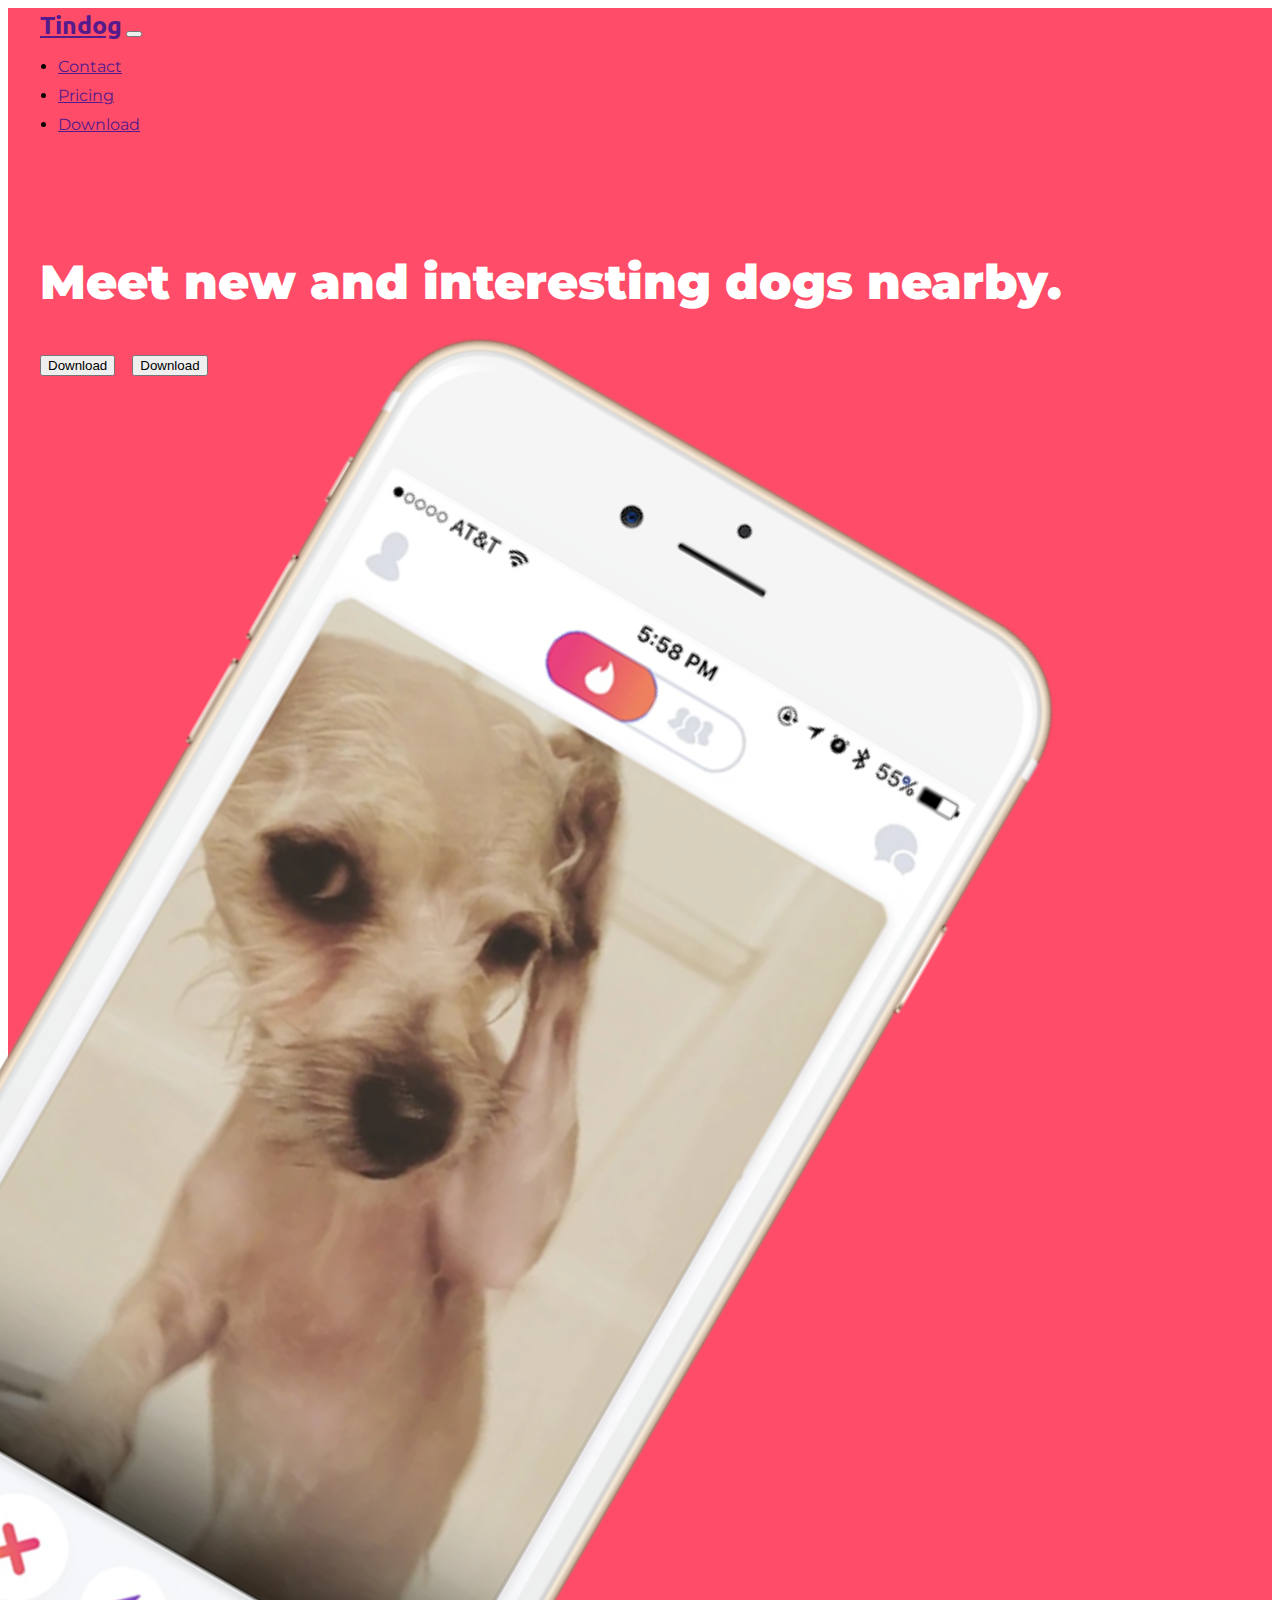
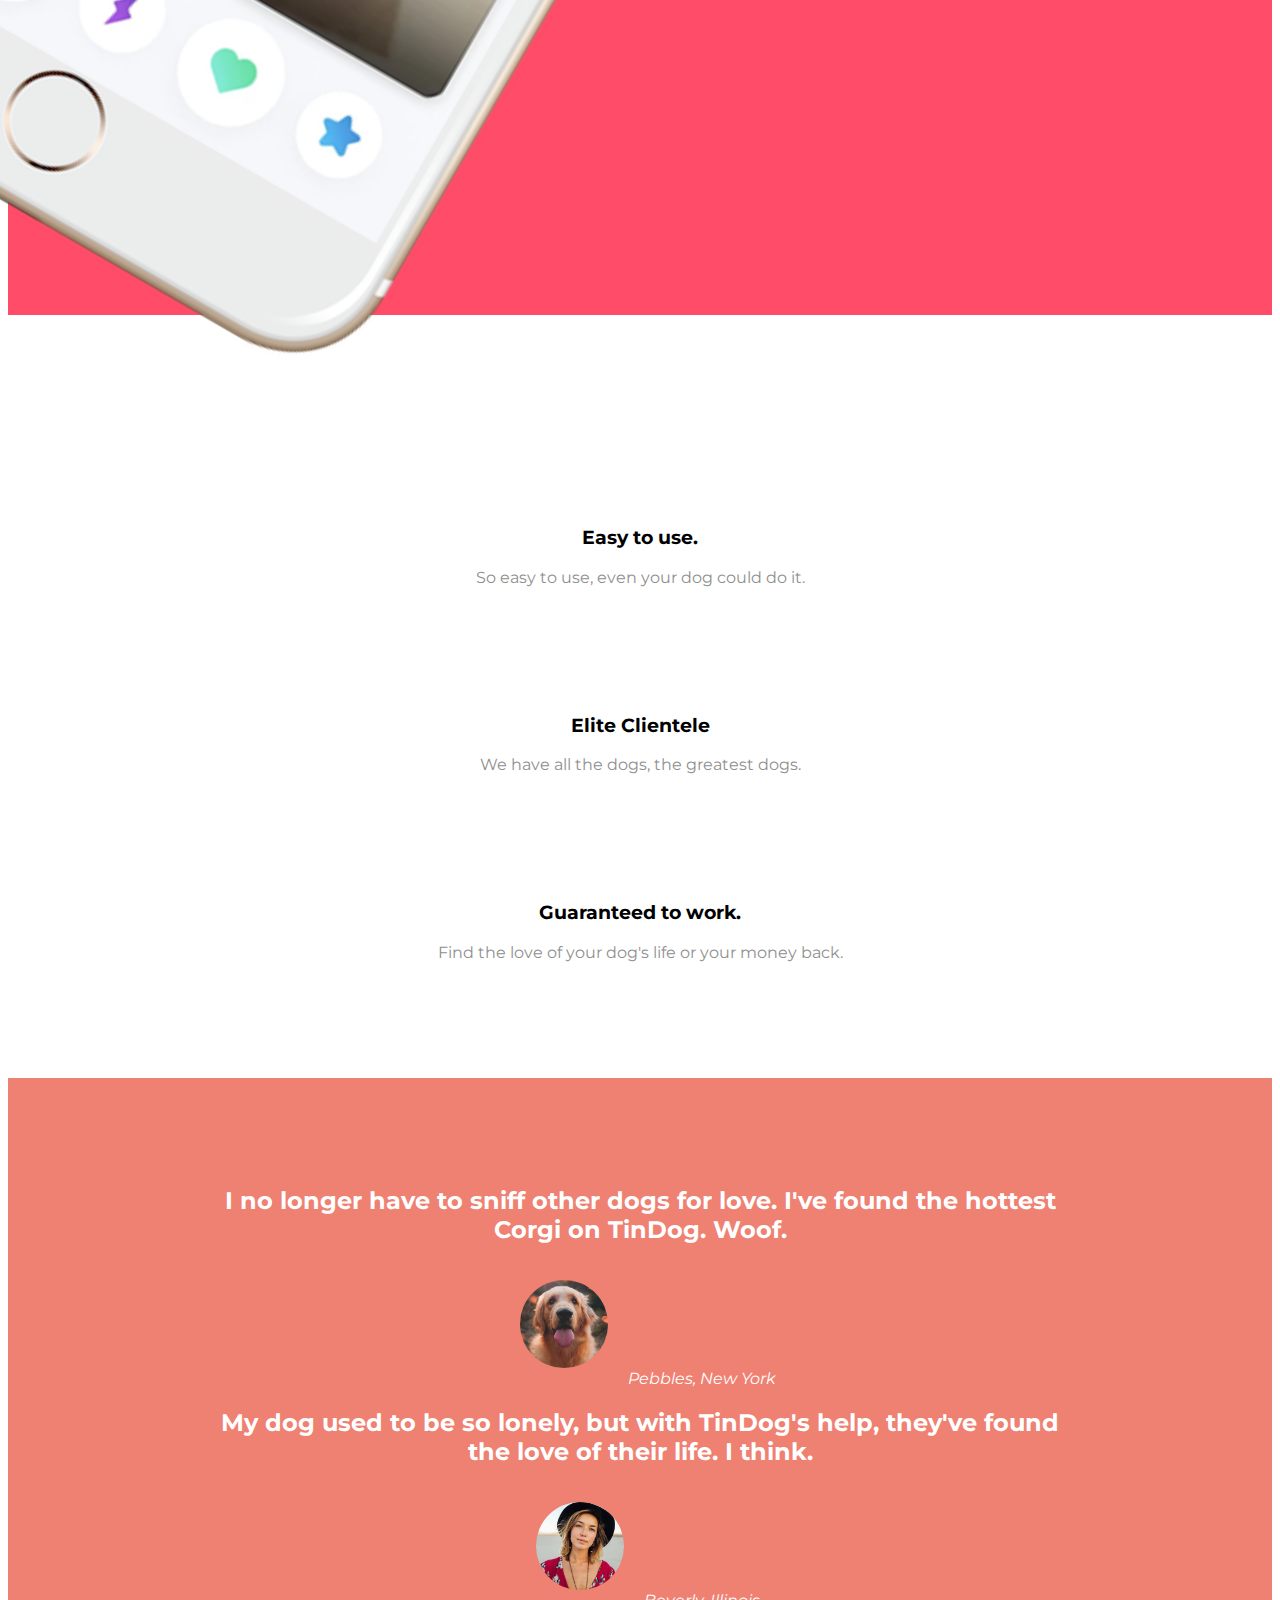
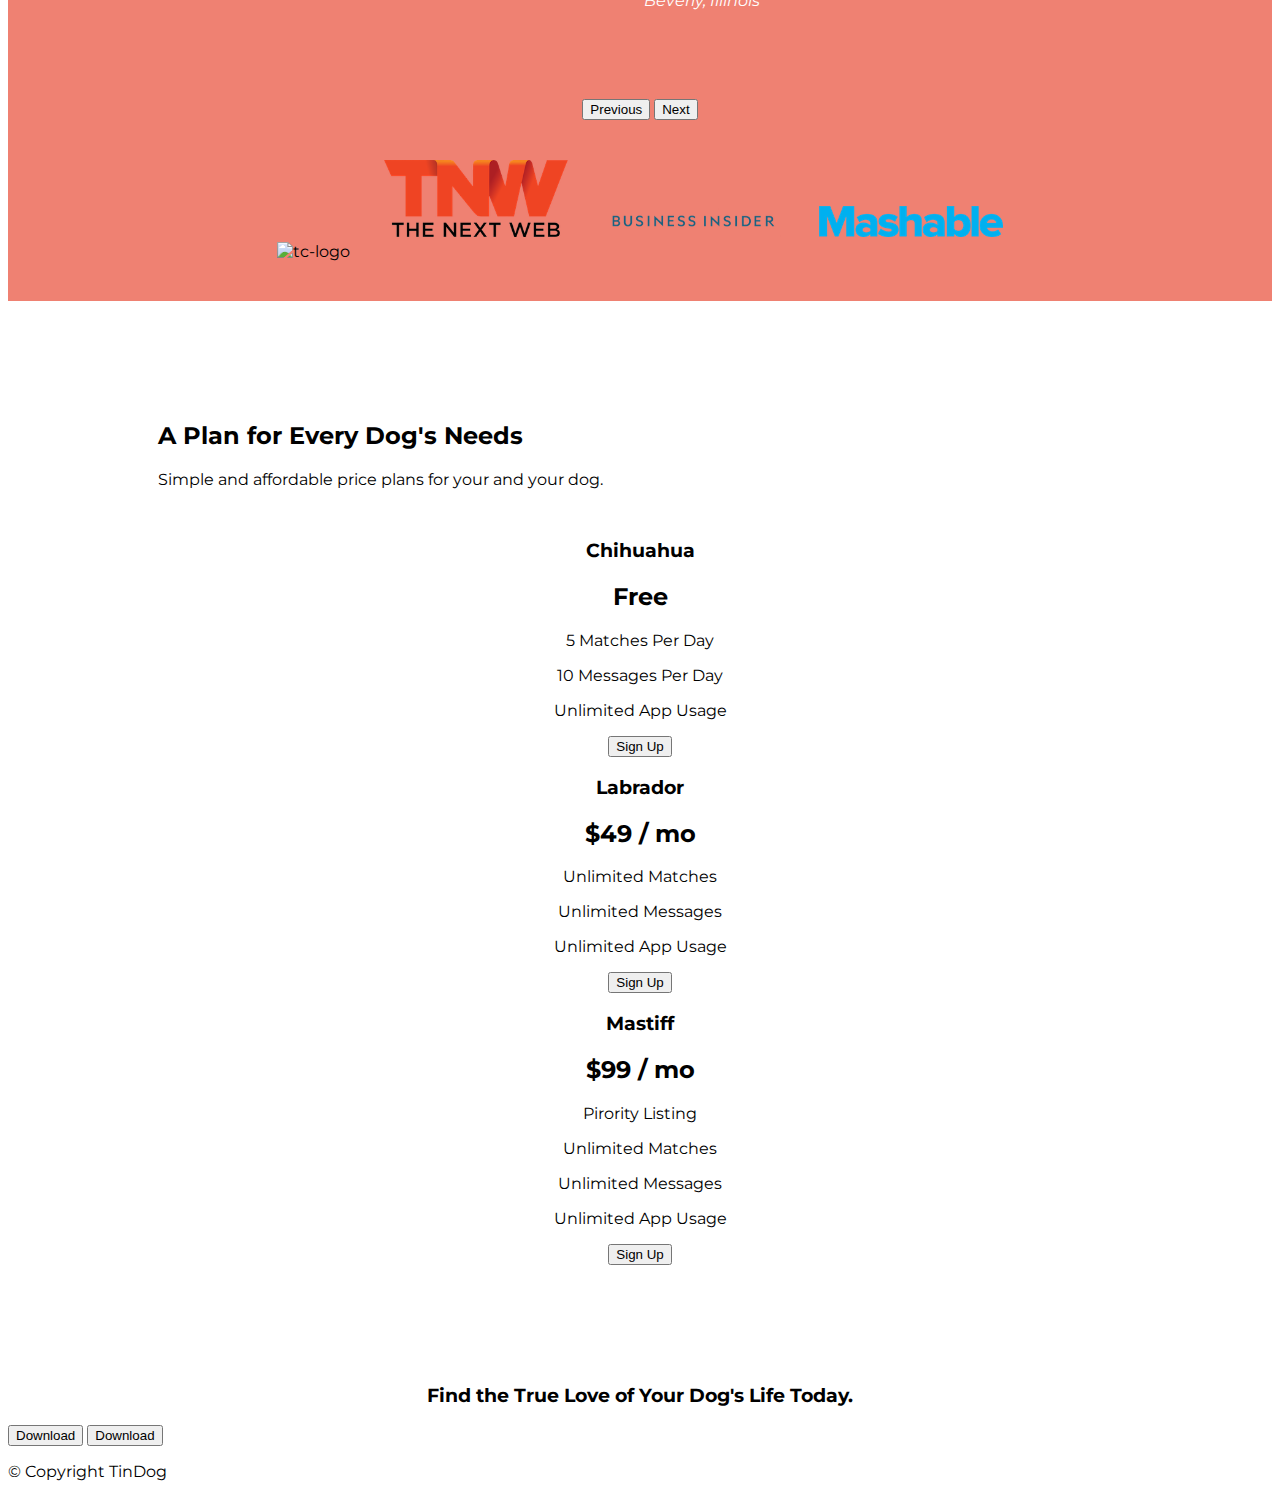
==== index.html @ ba1d0566 "Initial Commit" ====
<!DOCTYPE html>
<html>

<head>
  <meta charset="utf-8">
  <title>TinDog</title>
  <!-- bootstrap -->
  <link href="https://cdn.jsdelivr.net/npm/bootstrap@5.2.0-beta1/dist/css/bootstrap.min.css" rel="stylesheet"
    integrity="sha384-0evHe/X+R7YkIZDRvuzKMRqM+OrBnVFBL6DOitfPri4tjfHxaWutUpFmBp4vmVor" crossorigin="anonymous">
  <script src="https://code.jquery.com/jquery-3.5.1.slim.min.js"
    integrity="sha384-DfXdz2htPH0lsSSs5nCTpuj/zy4C+OGpamoFVy38MVBnE+IbbVYUew+OrCXaRkfj" crossorigin="anonymous">
  </script>
  <script src="https://cdn.jsdelivr.net/npm/popper.js@1.16.0/dist/umd/popper.min.js"
    integrity="sha384-Q6E9RHvbIyZFJoft+2mJbHaEWldlvI9IOYy5n3zV9zzTtmI3UksdQRVvoxMfooAo" crossorigin="anonymous">
  </script>
  <script src="https://stackpath.bootstrapcdn.com/bootstrap/4.5.0/js/bootstrap.min.js"
    integrity="sha384-OgVRvuATP1z7JjHLkuOU7Xw704+h835Lr+6QL9UvYjZE3Ipu6Tp75j7Bh/kR0JKI" crossorigin="anonymous">
  </script>

  <!-- google font -->
  <link rel="preconnect" href="https://fonts.googleapis.com">
  <link rel="preconnect" href="https://fonts.gstatic.com" crossorigin>
  <link
    href="https://fonts.googleapis.com/css2?family=Montserrat:ital,wght@0,100;0,200;0,300;0,400;0,500;0,600;0,700;0,800;0,900;1,100;1,200;1,300;1,400;1,500;1,600;1,700;1,800&display=swap"
    rel="stylesheet">
  <link href="https://fonts.googleapis.com/css2?family=Ubuntu:wght@500&display=swap" rel="stylesheet">

  <!-- icons -->
  <script src="https://kit.fontawesome.com/58a9bf87d5.js" crossorigin="anonymous"></script>

  <!-- css -->
  <link rel="stylesheet" href="css/styles.css">
</head>

<body>

  <section id="title">

    <!-- Nav Bar -->
    <div class="container-fluid">
      <nav class="navbar navbar-expand-lg navbar-dark">
        <a class="navbar-brand" href="" id="logo-atas">Tindog</a>
        <button class="navbar-toggler" type="button" data-toggle="collapse" data-target="#navbarSupportedContent"
          aria-controls="navbarSupportedContent" aria-expanded="false" aria-label="Toggle navigation">
          <span class="navbar-toggler-icon"></span>
        </button>
        <div class="collapse navbar-collapse" id="navbarSupportedContent">
          <ul class="navbar-nav ms-auto">
            <li class="nav-item">
              <a class="nav-link" href="">Contact</a>
            </li>
            <li class="nav-item">
              <a class="nav-link" href="">Pricing</a>
            </li>
            <li class="nav-item">
              <a class="nav-link" href="">Download</a>
            </li>
          </ul>
        </div>
      </nav>

      <!-- Title -->
      <div class="row">
        <div class="col-md-6">
          <h1>Meet new and interesting dogs nearby.</h1>
          <button type="button" class="btn btn-outline-light btn-lg tombol" id="tombolApple"><i
              class="fa-brands fa-google-play"></i> Download</button>
          <button type="button" class="btn btn-dark btn-lg tombol" id="tombolAndroid"><i class="fa-brands fa-apple"></i>
            Download</button>
        </div>
        <div class="col-md-6 ">
          <img class="title-image" src="images/iphone6.png" alt="iphone-mockup">
        </div>
      </div>

    </div>


  </section>


  <!-- Features -->

  <section id="features">
    <div class="row">
      <div class="col-md-4 col-lg-4">
        <i class="fa-solid fa-circle-check" id="ceklis"></i>
        <h3>Easy to use.</h3>
        <p class="feature-text">So easy to use, even your dog could do it.</p>
      </div>
      <div class="col-md-4 col-lg-4">
        <i class="fa-solid fa-bullseye"></i>
        <h3>Elite Clientele</h3>
        <p class="feature-text">We have all the dogs, the greatest dogs.</p>
      </div>

      <div class="col-md-4 col-lg-4">
        <i class="fa-solid fa-heart"></i>
        <h3>Guaranteed to work.</h3>
        <p class="feature-text">Find the love of your dog's life or your money back.</p>
      </div>
    </div>
  </section>


  <!-- Testimonials -->

  <section id="testimonials">

    <div id="carouselExampleControls" class="carousel slide" data-ride="carousel">
      <div class="carousel-inner">
        <div class="carousel-item active">
          <h2>I no longer have to sniff other dogs for love. I've found the hottest Corgi on TinDog. Woof.</h2>
          <img id="foto-carousel" src="images/dog-img.jpg" alt="dog-profile">
          <em>Pebbles, New York</em>
        </div>
        <div class="carousel-item">
          <h2 class="testimonial-text">My dog used to be so lonely, but with TinDog's help, they've found the love of
            their life. I think.</h2>
          <img id="foto-carousel" class="testimonial-image" src="images/lady-img.jpg" alt="lady-profile">
          <em>Beverly, Illinois</em>
        </div>
      </div>
      <button class="carousel-control-prev" type="button" data-target="#carouselExampleControls" data-slide="prev">
        <span class="carousel-control-prev-icon" aria-hidden="true"></span>
        <span class="sr-only">Previous</span>
      </button>
      <button class="carousel-control-next" type="button" data-target="#carouselExampleControls" data-slide="next">
        <span class="carousel-control-next-icon" aria-hidden="true"></span>
        <span class="sr-only">Next</span>
    </div>

  </section>


  <!-- Press -->

  <section id="press">
    <img class="press-image" src="images/techcrunch.png" alt="tc-logo">
    <img class="press-image" src="images/tnw.png" alt="tnw-logo">
    <img class="press-image" src="images/bizinsider.png" alt="biz-insider-logo">
    <img class="press-image" src="images/mashable.png" alt="mashable-logo">

  </section>


  <!-- Pricing -->

  <section id="pricing">
  <div id="pricing-text">
    <h2>A Plan for Every Dog's Needs</h2>
    <p>Simple and affordable price plans for your and your dog.</p>
  </div>

    <div class="row">
      <div class="col-lg-4 col-md-6 col-sm-12">
        <div class="card">
          <div class="card-header">
            <h3>Chihuahua</h3>
          </div>
          <div class="card-body">
            <h2>Free</h2>
            <p>5 Matches Per Day</p>
            <p>10 Messages Per Day</p>
            <p>Unlimited App Usage</p>
            <div class="d-grid gap-2">
              <button class="btn btn-outline-dark" type="button">Sign Up</button>
            </div>
          </div>
        </div>
      </div>

      <div class="col-lg-4 col-md-6 col-sm-12">
        <div class="card">
          <div class="card-header">
            <h3>Labrador</h3>
          </div>
          <div class="card-body">
            <h2>$49 / mo</h2>
            <p>Unlimited Matches</p>
            <p>Unlimited Messages</p>
            <p>Unlimited App Usage</p>
            <div class="d-grid gap-2">
              <button class="btn btn-dark" type="button">Sign Up</button>
            </div>
          </div>
        </div>
      </div>

      <div class="col-lg-4 col-md-12 col-md-12">
        <div class="card">
          <div class="card-header">
            <h3>Mastiff</h3>
          </div>
          <div class="card-body">
            <h2>$99 / mo</h2>
            <p>Pirority Listing</p>
            <p>Unlimited Matches</p>
            <p>Unlimited Messages</p>
            <p>Unlimited App Usage</p>
            <div class="d-grid gap-2">
              <button class="btn btn-dark" type="button">Sign Up</button>
            </div>
          </div>
        </div>
      </div>
    </div>


  </section>


  <!-- Call to Action -->

  <section id="cta">

    <h3>Find the True Love of Your Dog's Life Today.</h3>
    <button type="button">Download</button>
    <button type="button">Download</button>

  </section>


  <!-- Footer -->

  <footer id="footer">

    <p>© Copyright TinDog</p>

  </footer>


  <script src="https://code.jquery.com/jquery-3.4.1.slim.min.js"
    integrity="sha384-J6qa4849blE2+poT4WnyKhv5vZF5SrPo0iEjwBvKU7imGFAV0wwj1yYfoRSJoZ+n" crossorigin="anonymous">
  </script>
  <script src="https://cdn.jsdelivr.net/npm/popper.js@1.16.0/dist/umd/popper.min.js"
    integrity="sha384-Q6E9RHvbIyZFJoft+2mJbHaEWldlvI9IOYy5n3zV9zzTtmI3UksdQRVvoxMfooAo" crossorigin="anonymous">
  </script>
  <script src="https://stackpath.bootstrapcdn.com/bootstrap/4.4.1/js/bootstrap.min.js"
    integrity="sha384-wfSDF2E50Y2D1uUdj0O3uMBJnjuUD4Ih7YwaYd1iqfktj0Uod8GCExl3Og8ifwB6" crossorigin="anonymous">
  </script>

</body>

</html>
---- css/styles.css ----
#title{
    background-color: #ff4c68;
}



h1 {  
    font-family: 'Montserrat', sans-serif;
    font-size: 3rem;  
    line-height: 1.5;  
    font-weight: 900;
    color: white;
    margin-left: 2rem;
}

body{
    font-family: 'Montserrat', sans-serif;
}

#logo-atas{
    font-family: 'Ubuntu', sans-serif;
    font-size: 25px;
    font-weight: bold;
    margin-left: 2rem;
    margin-top: 1rem;
}

#tombolAndroid{
    margin-left: 10px;
}

#tombolApple{
    margin-left: 2rem;
}
.navbar{
    padding-bottom: 4rem;

}

.nav-item{
    margin: 10px 10px;
    font-weight: 400;
}

.tombol{
    margin: 5px 3px 5px 0px;
}


.title-image{
    width: 60%;
    transform: rotate(30deg);
}

#features{
    padding: 100px;
}

.fa-solid{
    color: #ef8172;
    font-size: 75px;
    margin: 10% 40%;
}
.fa-solid:hover{
    color: #ff4c68;
    transition: 500ms;
} 

h3{
    font-weight: 700;
    text-align: center;
}

.feature-text{
    text-align: center;
    color: #8f8f8f;
}

.carousel-inner{
    padding: 7% 15%;
}

#testimonials{
    text-align: center;
    background-color: #ef8172;
    color: white;
}

h2{
    font-family: 'Montserrat', sans-serif;
    font-weight: bold;
}

#foto-carousel{
    width: 10%;
    border-radius: 100%;
    margin: 1rem;
}

#press{
    text-align: center;
    background-color: #ef8172;
    padding: 20px;
}

.press-image{
    width: 15%;
    margin: 20px 15px;
}

#pricing{
    padding: 100px 150px;
}

#pricing-text{
    margin-bottom: 50px;
}

.card-body{
    text-align: center;
}
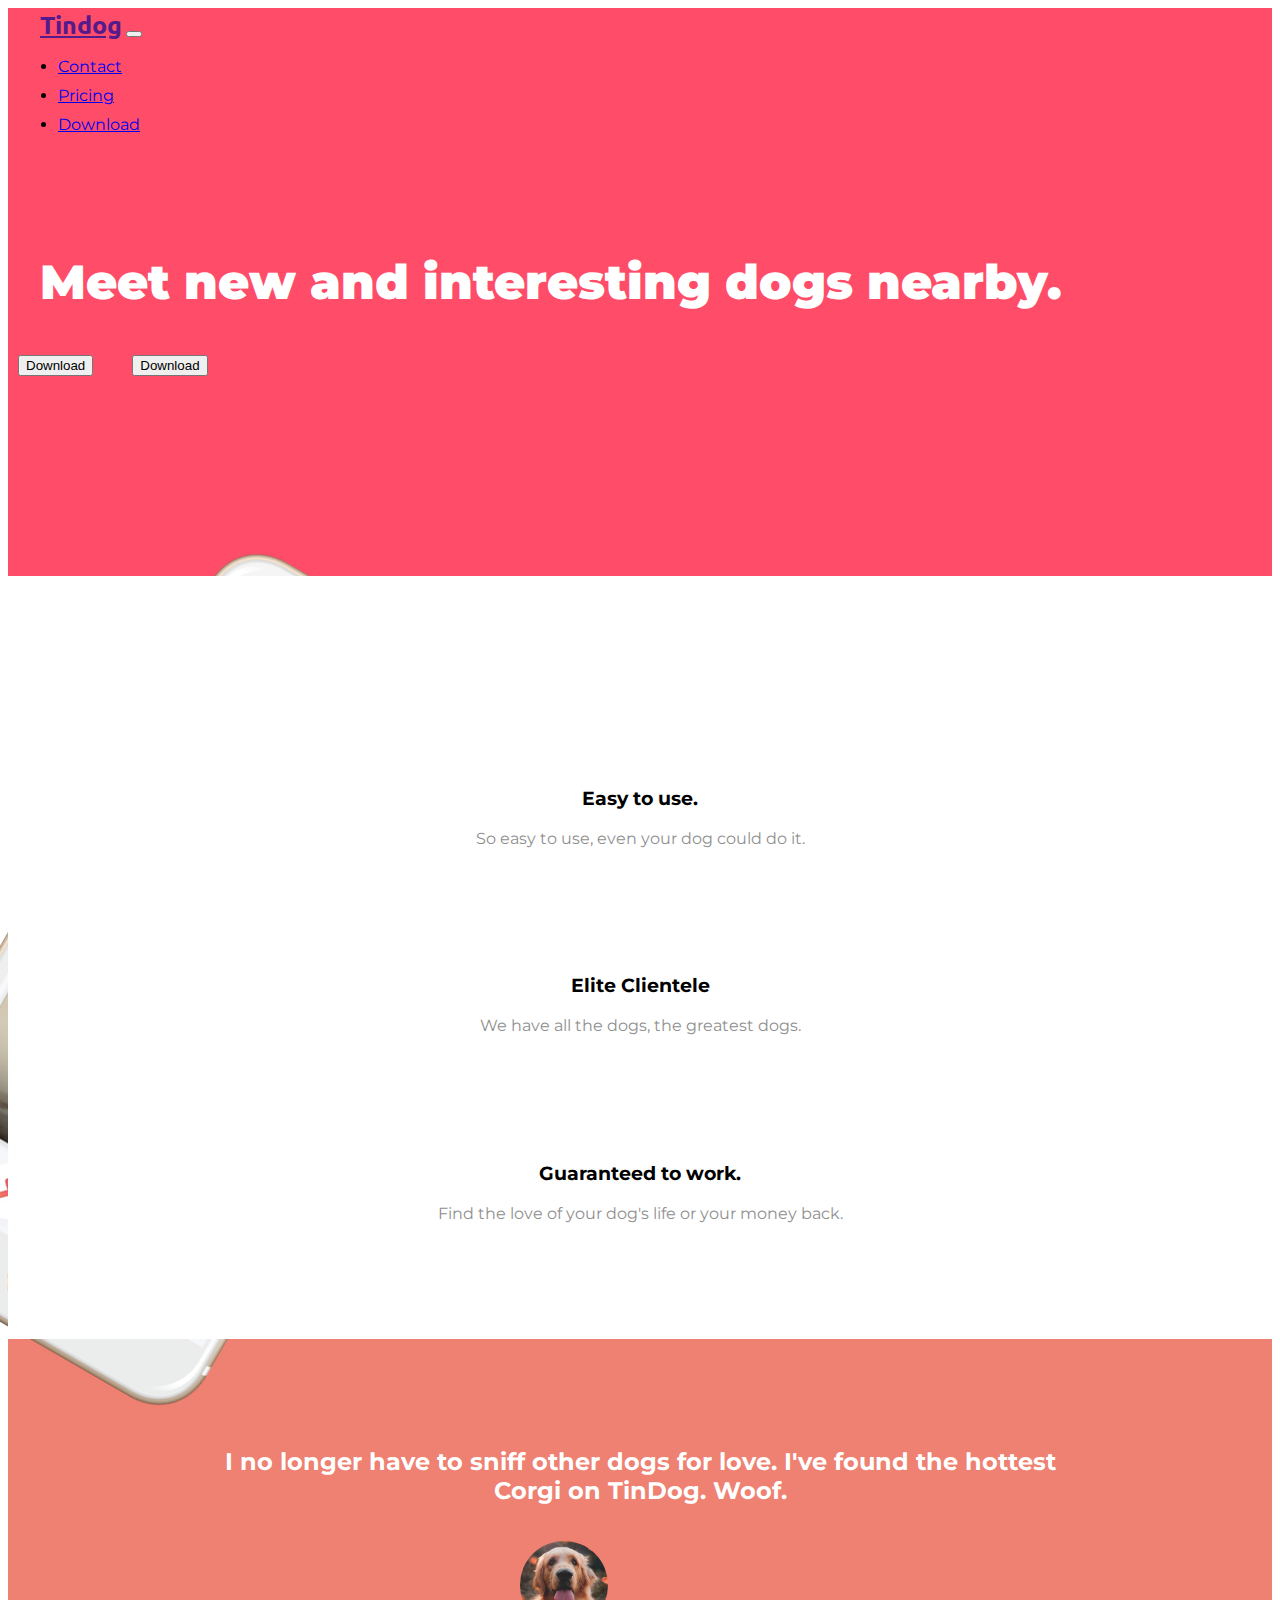
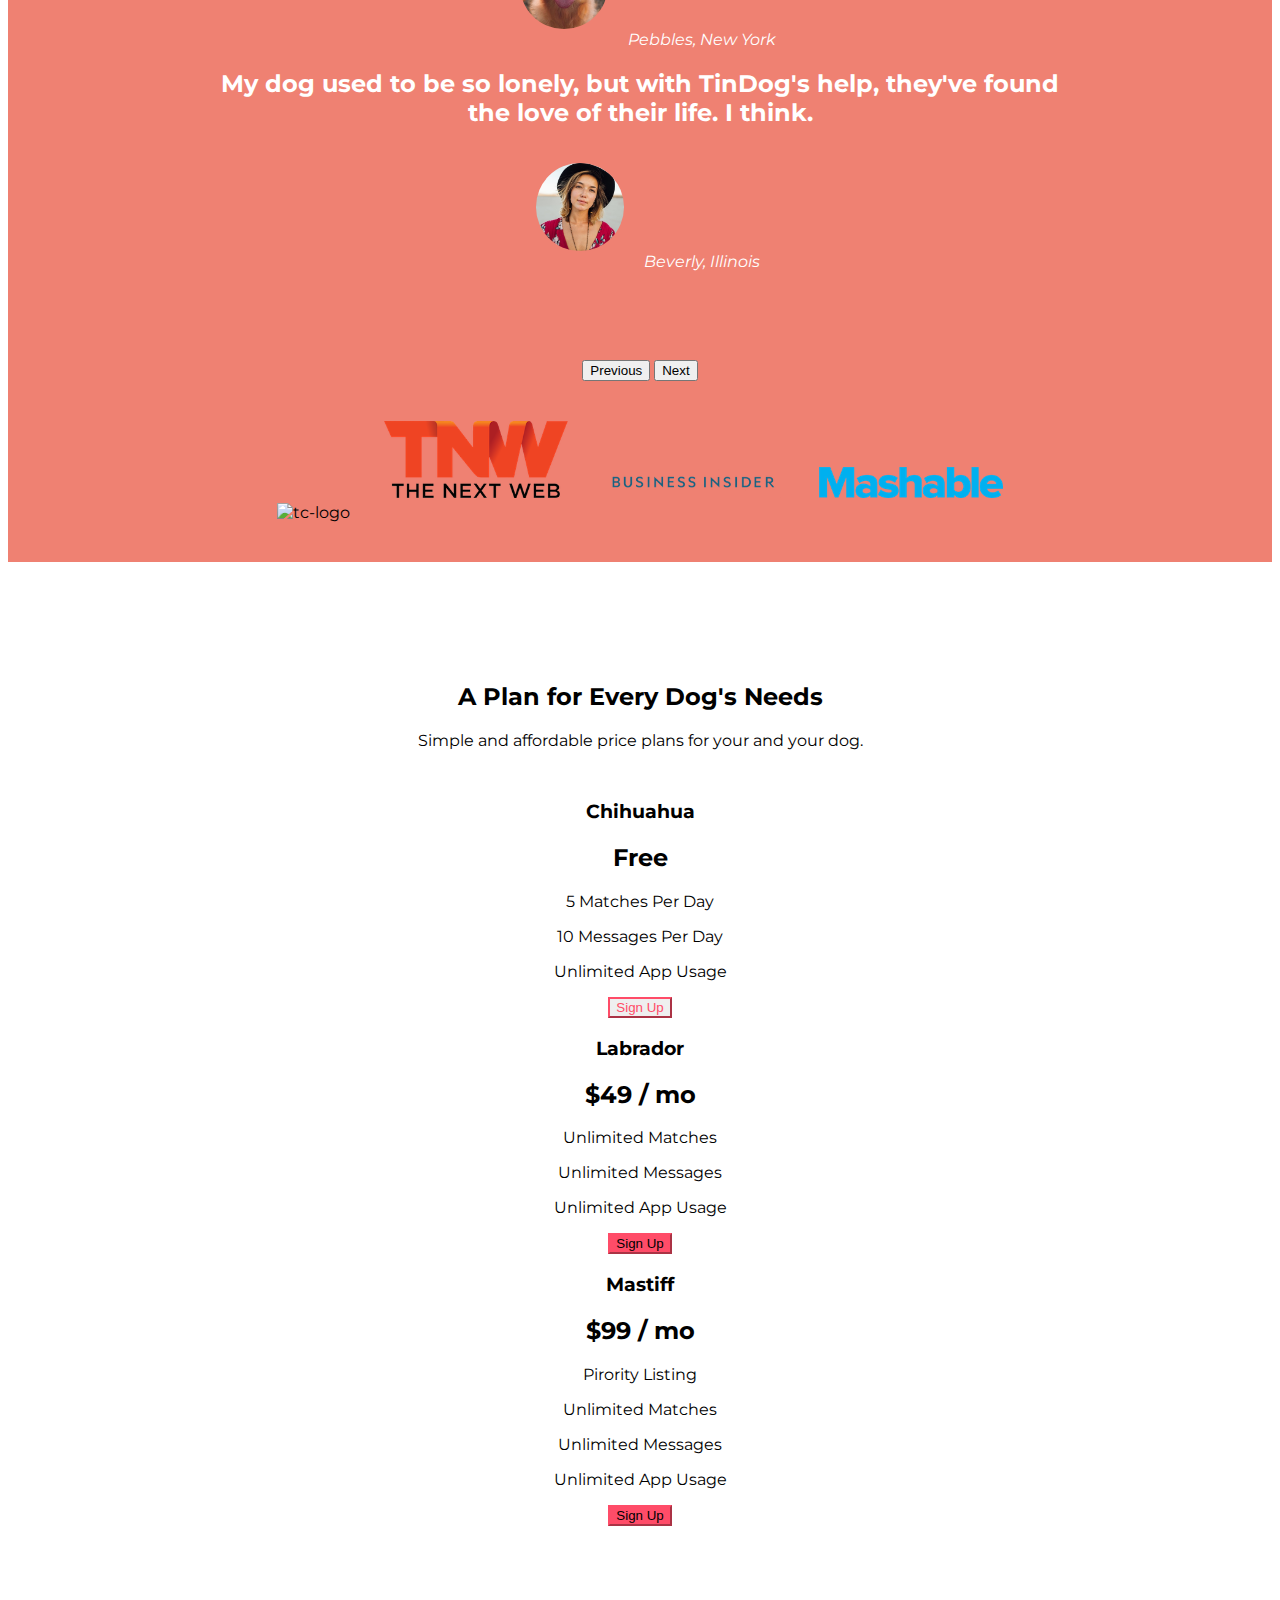
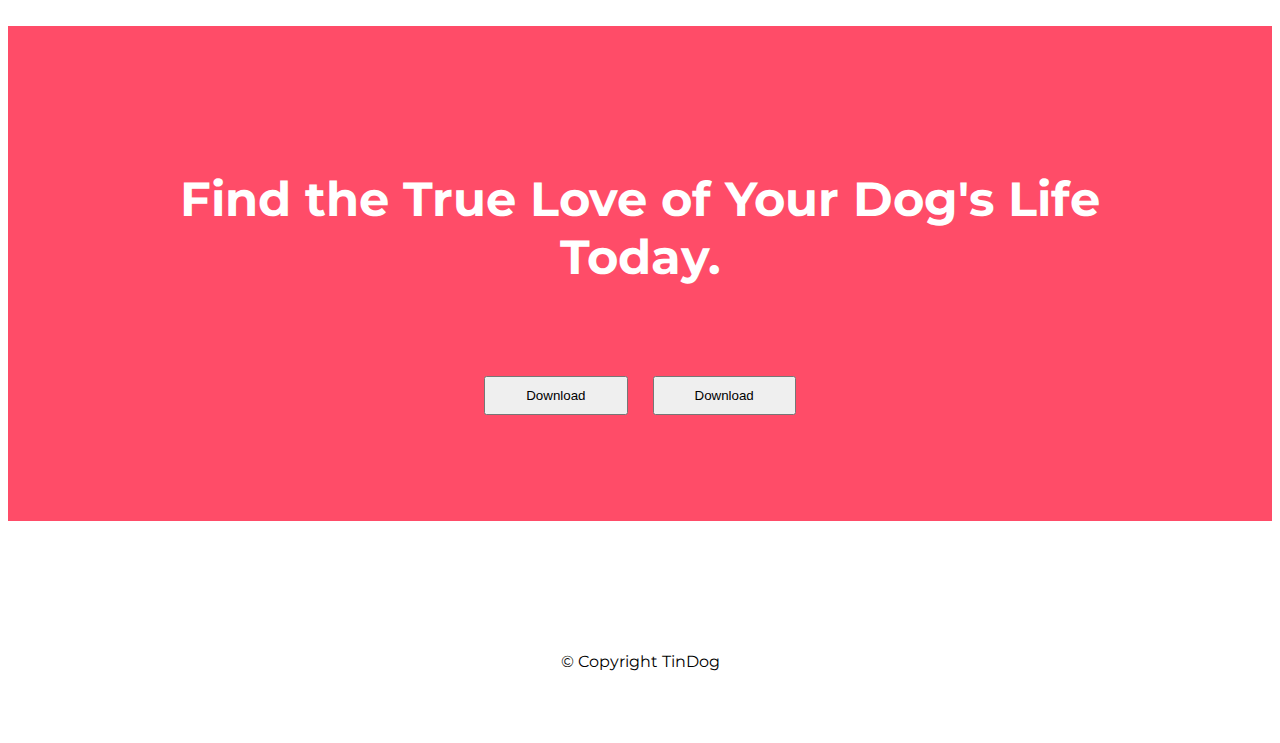
==== commit b547d2fa: "Added responsive, download, contact, hyperlinks" ====
--- a/index.html
+++ b/index.html
@@ -35,7 +35,6 @@
 <body>
 
   <section id="title">
-
     <!-- Nav Bar -->
     <div class="container-fluid">
       <nav class="navbar navbar-expand-lg navbar-dark">
@@ -47,13 +46,13 @@
         <div class="collapse navbar-collapse" id="navbarSupportedContent">
           <ul class="navbar-nav ms-auto">
             <li class="nav-item">
-              <a class="nav-link" href="">Contact</a>
+              <a class="nav-link" href="#footer">Contact</a>
             </li>
             <li class="nav-item">
-              <a class="nav-link" href="">Pricing</a>
+              <a class="nav-link" href="#pricing">Pricing</a>
             </li>
             <li class="nav-item">
-              <a class="nav-link" href="">Download</a>
+              <a class="nav-link" href="#cta">Download</a>
             </li>
           </ul>
         </div>
@@ -63,19 +62,16 @@
       <div class="row">
         <div class="col-md-6">
           <h1>Meet new and interesting dogs nearby.</h1>
-          <button type="button" class="btn btn-outline-light btn-lg tombol" id="tombolApple"><i
+          <button type="button" class="btn btn-outline-light btn-lg tombol" id="tombolAndroid"><i
               class="fa-brands fa-google-play"></i> Download</button>
-          <button type="button" class="btn btn-dark btn-lg tombol" id="tombolAndroid"><i class="fa-brands fa-apple"></i>
+          <button type="button" class="btn btn-dark btn-lg tombol" id="tombolApple"><i class="fa-brands fa-apple"></i>
             Download</button>
         </div>
         <div class="col-md-6 ">
           <img class="title-image" src="images/iphone6.png" alt="iphone-mockup">
         </div>
       </div>
-
-    </div>
-
-
+    </div>
   </section>
 
 
@@ -84,18 +80,18 @@
   <section id="features">
     <div class="row">
       <div class="col-md-4 col-lg-4">
-        <i class="fa-solid fa-circle-check" id="ceklis"></i>
+        <i class="fa-solid fa-circle-check logoFeatures" id="ceklis"></i>
         <h3>Easy to use.</h3>
         <p class="feature-text">So easy to use, even your dog could do it.</p>
       </div>
       <div class="col-md-4 col-lg-4">
-        <i class="fa-solid fa-bullseye"></i>
+        <i class="fa-solid fa-bullseye logoFeatures"></i>
         <h3>Elite Clientele</h3>
         <p class="feature-text">We have all the dogs, the greatest dogs.</p>
       </div>
 
       <div class="col-md-4 col-lg-4">
-        <i class="fa-solid fa-heart"></i>
+        <i class="fa-solid fa-heart logoFeatures"></i>
         <h3>Guaranteed to work.</h3>
         <p class="feature-text">Find the love of your dog's life or your money back.</p>
       </div>
@@ -164,7 +160,7 @@
             <p>10 Messages Per Day</p>
             <p>Unlimited App Usage</p>
             <div class="d-grid gap-2">
-              <button class="btn btn-outline-dark" type="button">Sign Up</button>
+              <button class="btn btn-outline-dark signButtonOutline" type="button">Sign Up</button>
             </div>
           </div>
         </div>
@@ -181,7 +177,7 @@
             <p>Unlimited Messages</p>
             <p>Unlimited App Usage</p>
             <div class="d-grid gap-2">
-              <button class="btn btn-dark" type="button">Sign Up</button>
+              <button class="btn btn-dark signButton" type="button">Sign Up</button>
             </div>
           </div>
         </div>
@@ -199,7 +195,7 @@
             <p>Unlimited Messages</p>
             <p>Unlimited App Usage</p>
             <div class="d-grid gap-2">
-              <button class="btn btn-dark" type="button">Sign Up</button>
+              <button class="btn btn-dark signButton" type="button">Sign Up</button>
             </div>
           </div>
         </div>
@@ -214,9 +210,9 @@
 
   <section id="cta">
 
-    <h3>Find the True Love of Your Dog's Life Today.</h3>
-    <button type="button">Download</button>
-    <button type="button">Download</button>
+    <h3 id="cta-text">Find the True Love of Your Dog's Life Today.</h3>
+    <button type="button" class="btn btn-light downloadPlay"><i class="fa-brands fa-google-play"></i> Download</button>
+    <button type="button" class="btn btn-dark downloadApple"><i class="fa-brands fa-apple"></i> Download</button>
 
   </section>
 
@@ -224,8 +220,15 @@
   <!-- Footer -->
 
   <footer id="footer">
+    <div id="logo-footer">
+      <i class="fa-brands fa-twitter logoFooter"></i>
+      <i class="fa-brands fa-facebook-f logoFooter"></i>
+      <i class="fa-brands fa-instagram logoFooter"></i>
+      <i class="fa-solid fa-envelope logoFooter"></i>
+    </div>
 
     <p>© Copyright TinDog</p>
+
 
   </footer>
 
--- a/css/styles.css
+++ b/css/styles.css
@@ -2,8 +2,6 @@
 #title{
     background-color: #ff4c68;
 }
-
-
 
 h1 {  
     font-family: 'Montserrat', sans-serif;
@@ -35,7 +33,7 @@
 }
 .navbar{
     padding-bottom: 4rem;
-
+    margin-right: 3rem;
 }
 
 .nav-item{
@@ -44,25 +42,116 @@
 }
 
 .tombol{
-    margin: 5px 3px 5px 0px;
+    margin: 5px 3px 200px 0px;
 }
 
 
 .title-image{
-    width: 60%;
+    width: 400px;
     transform: rotate(30deg);
+    position: absolute;
 }
 
 #features{
+    background-color: white;
     padding: 100px;
-}
-
-.fa-solid{
+    position: relative;
+    z-index: 1;
+}
+
+
+@media (min-width: 790px) and (max-width: 800px) {
+ 
+    #title{
+    text-align: center;
+    margin-bottom: 0px;
+    }
+     
+    .title-image{
+      position: relative;
+      transform: rotate(0);
+    }
+    
+    #tombolApple{
+        position: absolute;
+        left: 1rem;
+    }
+    #tombolAndroid{
+        position: relative;
+        top: 10px;
+        right: 10px;
+    }
+
+}
+
+@media (min-width: 800px) and (max-width: 1028px) {
+ 
+    #title{
+    text-align: center;
+    margin-bottom: 0px;
+    }
+     
+    .title-image{
+      position: relative;
+      transform: rotate(0);
+    }
+    
+    #tombolAndroid, #tombolApple{
+        margin: 10px;
+    }
+
+}
+
+@media (min-width: 765px) and (max-width: 800px) {
+ 
+    #title{
+    text-align: center;
+    margin-bottom: 0px;
+    }
+     
+    .title-image{
+      position: relative;
+      transform: rotate(0);
+    }
+    
+    #tombolAndroid{
+        position: relative;
+        left: 100px;
+        bottom: 103px;
+    }
+    
+    #tombolApple{
+        position: relative;
+        right: 70px;
+        top: 5px;
+    }
+
+}
+
+@media (max-width:800px){
+    .title-image{
+        position: relative;
+        transform: rotate(0);
+        width: 70%;
+        margin-bottom: 30px;
+    }
+
+    #title{
+        text-align: center;
+    }
+
+    #tombolAndroid, #tombolApple{
+        margin: 10px 10px 50px 10px;
+    }
+}
+
+
+.logoFeatures{
     color: #ef8172;
     font-size: 75px;
     margin: 10% 40%;
 }
-.fa-solid:hover{
+.logoFeatures:hover{
     color: #ff4c68;
     transition: 500ms;
 } 
@@ -90,6 +179,10 @@
 h2{
     font-family: 'Montserrat', sans-serif;
     font-weight: bold;
+    text-align: center;
+}
+p{
+    text-align: center;
 }
 
 #foto-carousel{
@@ -119,4 +212,48 @@
 
 .card-body{
     text-align: center;
-}+}
+
+#cta{
+    background-color:#ff4c68;
+    color: white;
+    text-align: center;
+    padding: 6rem;
+    font-family: 'Montserrat', sans-serif;
+    font-weight: bolder;
+
+}
+
+#cta-text{
+    font-size: 48px;
+    margin-bottom: 5rem;
+}
+
+#footer{
+    background-color: white;
+    padding: 3rem;
+}
+
+.downloadApple, .downloadPlay{
+    margin: 10px;
+    padding: 10px 40px;
+}
+
+.signButton{
+    background-color: #ff4c68;
+    border-color: #ff4c68;
+}
+
+.signButtonOutline{
+    border-color: #ff4c68;
+    color: #ff4c68;
+}
+
+#logo-footer{
+    text-align: center;
+    margin: 2rem;
+}
+
+.logoFooter{
+    margin: 1rem;
+}
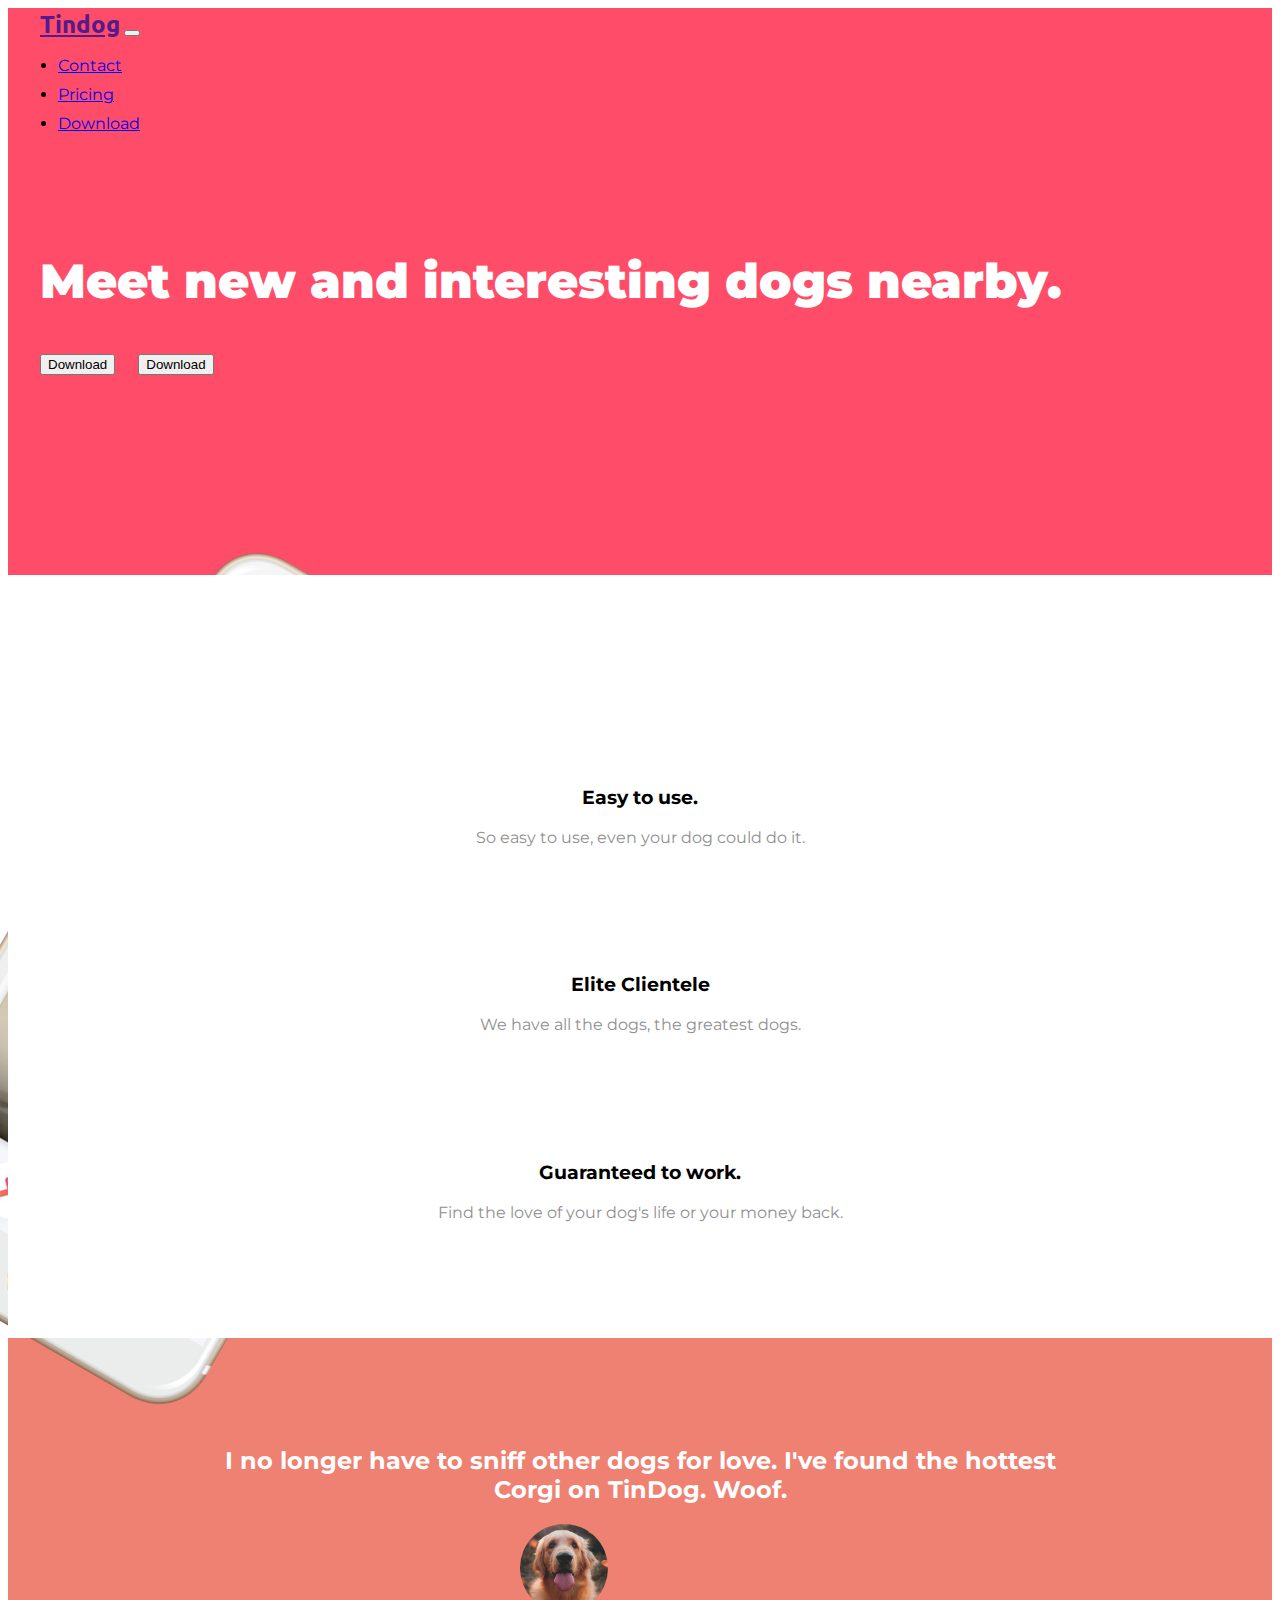
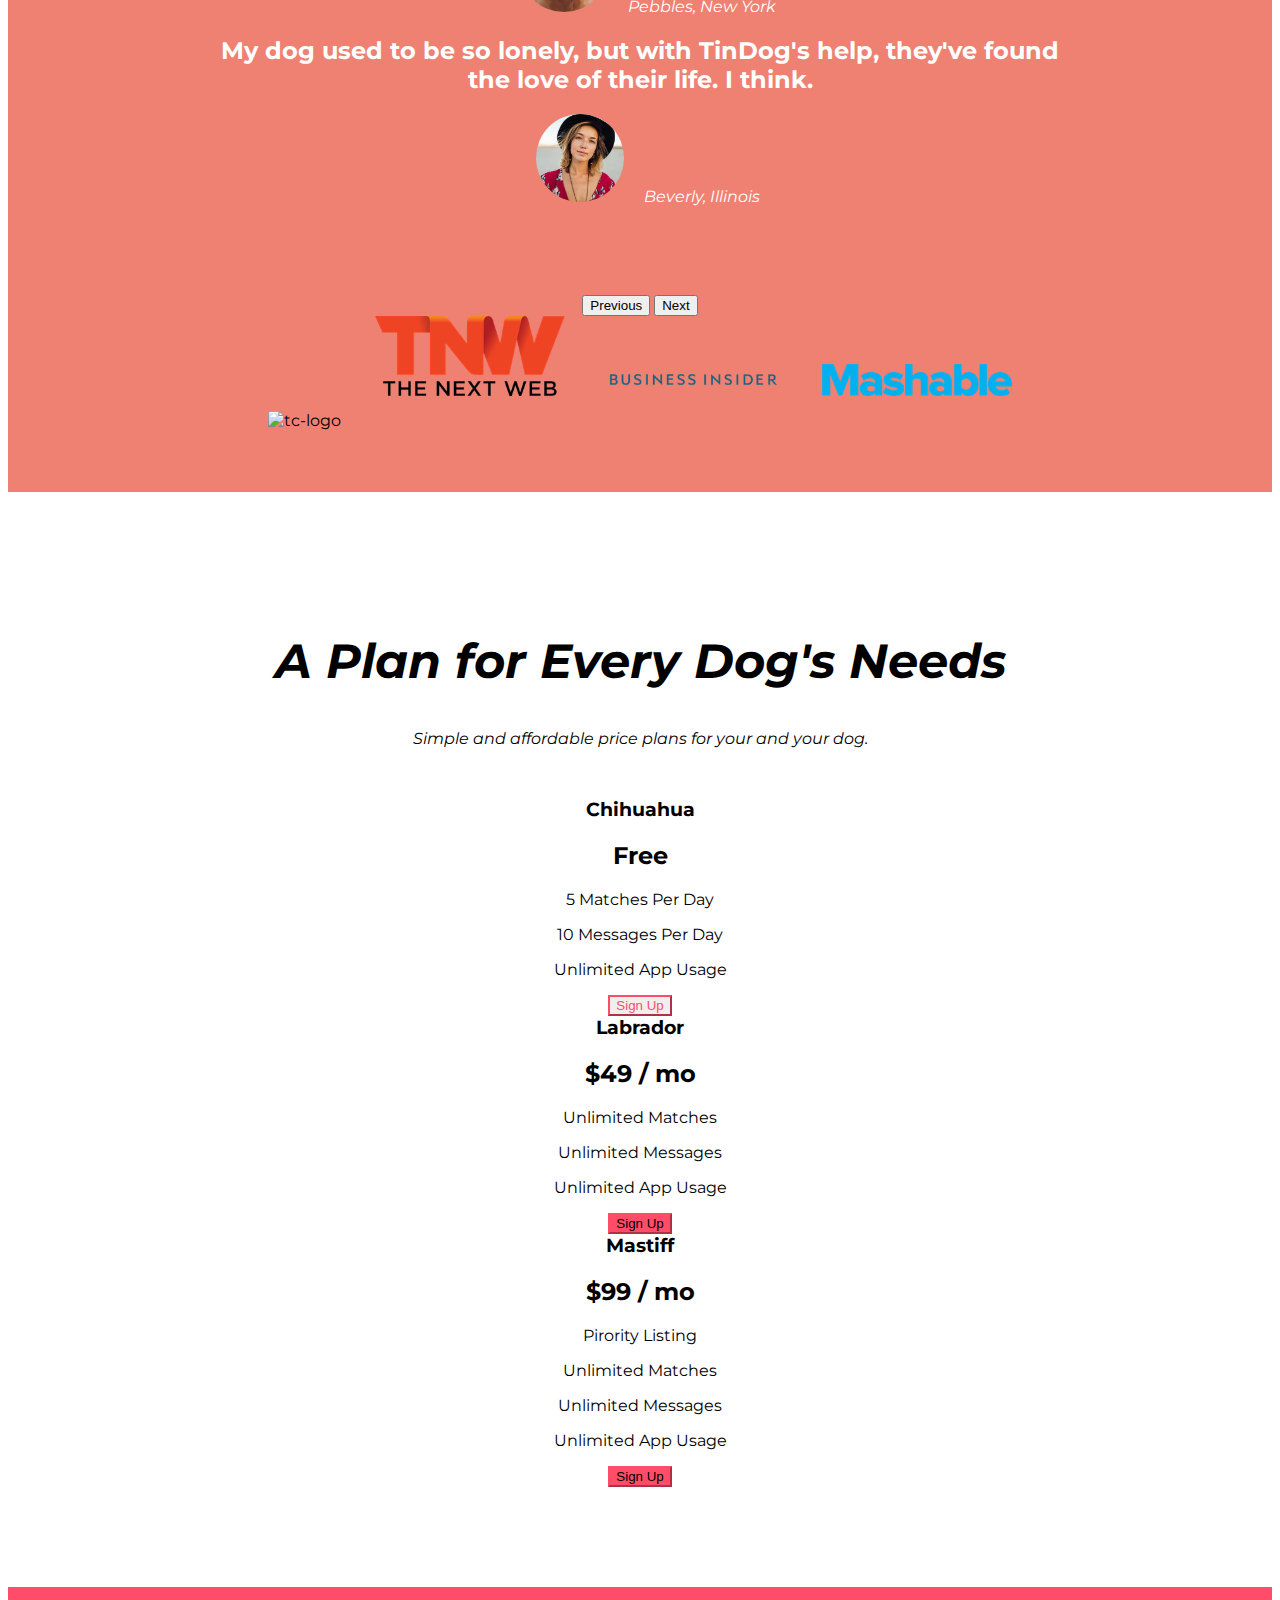
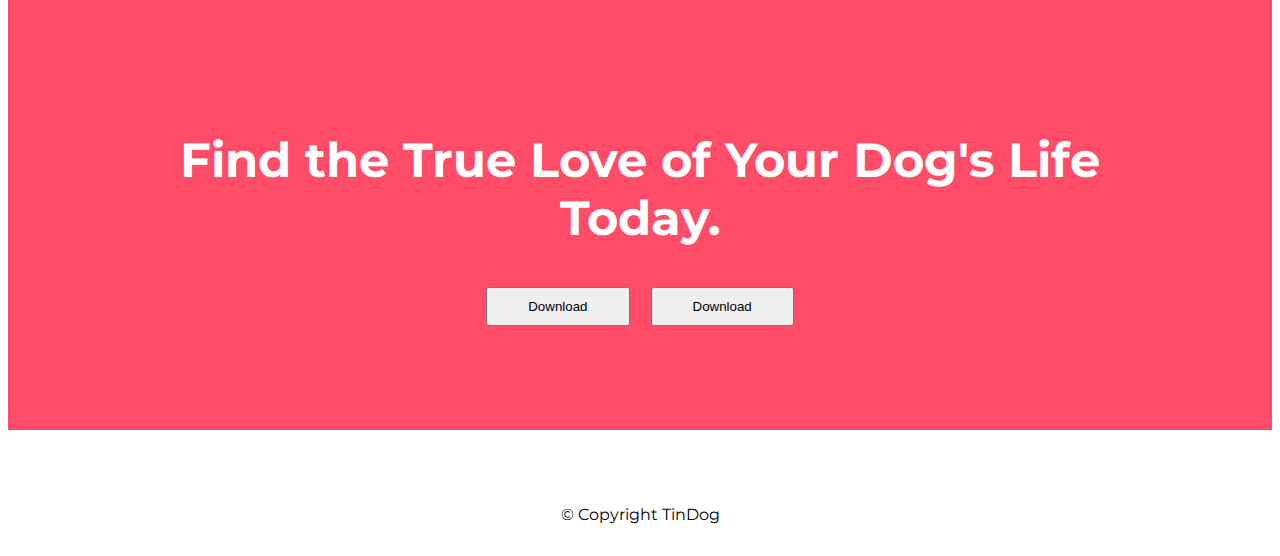
==== commit cbd42d96: "Code refactor and simplification" ====
--- a/index.html
+++ b/index.html
@@ -4,20 +4,21 @@
 <head>
   <meta charset="utf-8">
   <title>TinDog</title>
-  <!-- bootstrap -->
+
+  <!-- Bootstrap -->
   <link href="https://cdn.jsdelivr.net/npm/bootstrap@5.2.0-beta1/dist/css/bootstrap.min.css" rel="stylesheet"
     integrity="sha384-0evHe/X+R7YkIZDRvuzKMRqM+OrBnVFBL6DOitfPri4tjfHxaWutUpFmBp4vmVor" crossorigin="anonymous">
   <script src="https://code.jquery.com/jquery-3.5.1.slim.min.js"
     integrity="sha384-DfXdz2htPH0lsSSs5nCTpuj/zy4C+OGpamoFVy38MVBnE+IbbVYUew+OrCXaRkfj" crossorigin="anonymous">
-  </script>
+    </script>
   <script src="https://cdn.jsdelivr.net/npm/popper.js@1.16.0/dist/umd/popper.min.js"
     integrity="sha384-Q6E9RHvbIyZFJoft+2mJbHaEWldlvI9IOYy5n3zV9zzTtmI3UksdQRVvoxMfooAo" crossorigin="anonymous">
-  </script>
+    </script>
   <script src="https://stackpath.bootstrapcdn.com/bootstrap/4.5.0/js/bootstrap.min.js"
     integrity="sha384-OgVRvuATP1z7JjHLkuOU7Xw704+h835Lr+6QL9UvYjZE3Ipu6Tp75j7Bh/kR0JKI" crossorigin="anonymous">
-  </script>
-
-  <!-- google font -->
+    </script>
+
+  <!-- Google Font -->
   <link rel="preconnect" href="https://fonts.googleapis.com">
   <link rel="preconnect" href="https://fonts.gstatic.com" crossorigin>
   <link
@@ -25,20 +26,21 @@
     rel="stylesheet">
   <link href="https://fonts.googleapis.com/css2?family=Ubuntu:wght@500&display=swap" rel="stylesheet">
 
-  <!-- icons -->
+  <!-- Awesome Icons -->
   <script src="https://kit.fontawesome.com/58a9bf87d5.js" crossorigin="anonymous"></script>
 
-  <!-- css -->
+  <!-- CSS -->
   <link rel="stylesheet" href="css/styles.css">
 </head>
 
 <body>
 
   <section id="title">
+
     <!-- Nav Bar -->
     <div class="container-fluid">
       <nav class="navbar navbar-expand-lg navbar-dark">
-        <a class="navbar-brand" href="" id="logo-atas">Tindog</a>
+        <a class="navbar-brand" href="" id="tindog-logo">Tindog</a>
         <button class="navbar-toggler" type="button" data-toggle="collapse" data-target="#navbarSupportedContent"
           aria-controls="navbarSupportedContent" aria-expanded="false" aria-label="Toggle navigation">
           <span class="navbar-toggler-icon"></span>
@@ -58,13 +60,14 @@
         </div>
       </nav>
 
-      <!-- Title -->
+    <!-- Title -->
       <div class="row">
         <div class="col-md-6">
-          <h1>Meet new and interesting dogs nearby.</h1>
-          <button type="button" class="btn btn-outline-light btn-lg tombol" id="tombolAndroid"><i
+          <h1 id="heading-text">Meet new and interesting dogs nearby.</h1>
+          <button type="button" class="btn btn-outline-light btn-lg downloadButton" id="downloadAndroid"><i
               class="fa-brands fa-google-play"></i> Download</button>
-          <button type="button" class="btn btn-dark btn-lg tombol" id="tombolApple"><i class="fa-brands fa-apple"></i>
+          <button type="button" class="btn btn-dark btn-lg downloadButton" id="downloadApple"><i
+              class="fa-brands fa-apple"></i>
             Download</button>
         </div>
         <div class="col-md-6 ">
@@ -73,37 +76,34 @@
       </div>
     </div>
   </section>
-
 
   <!-- Features -->
 
   <section id="features">
     <div class="row">
       <div class="col-md-4 col-lg-4">
-        <i class="fa-solid fa-circle-check logoFeatures" id="ceklis"></i>
-        <h3>Easy to use.</h3>
+        <i class="fa-solid fa-circle-check logoFeatures"></i>
+        <h3 class="features-heading">Easy to use.</h3>
         <p class="feature-text">So easy to use, even your dog could do it.</p>
       </div>
       <div class="col-md-4 col-lg-4">
         <i class="fa-solid fa-bullseye logoFeatures"></i>
-        <h3>Elite Clientele</h3>
+        <h3 class="features-heading">Elite Clientele</h3>
         <p class="feature-text">We have all the dogs, the greatest dogs.</p>
       </div>
 
       <div class="col-md-4 col-lg-4">
         <i class="fa-solid fa-heart logoFeatures"></i>
-        <h3>Guaranteed to work.</h3>
+        <h3 class="features-heading">Guaranteed to work.</h3>
         <p class="feature-text">Find the love of your dog's life or your money back.</p>
       </div>
     </div>
   </section>
 
-
   <!-- Testimonials -->
 
   <section id="testimonials">
-
-    <div id="carouselExampleControls" class="carousel slide" data-ride="carousel">
+    <div id="carouselExampleControls" class="carousel slide" data-ride="false">
       <div class="carousel-inner">
         <div class="carousel-item active">
           <h2>I no longer have to sniff other dogs for love. I've found the hottest Corgi on TinDog. Woof.</h2>
@@ -125,9 +125,7 @@
         <span class="carousel-control-next-icon" aria-hidden="true"></span>
         <span class="sr-only">Next</span>
     </div>
-
-  </section>
-
+  </section>
 
   <!-- Press -->
 
@@ -136,23 +134,21 @@
     <img class="press-image" src="images/tnw.png" alt="tnw-logo">
     <img class="press-image" src="images/bizinsider.png" alt="biz-insider-logo">
     <img class="press-image" src="images/mashable.png" alt="mashable-logo">
-
-  </section>
-
+  </section>
 
   <!-- Pricing -->
 
   <section id="pricing">
-  <div id="pricing-text">
-    <h2>A Plan for Every Dog's Needs</h2>
-    <p>Simple and affordable price plans for your and your dog.</p>
-  </div>
+    <div id="pricing-text">
+      <h2 id="pricing-heading">A Plan for Every Dog's Needs</h2>
+      <p id="pricing-text">Simple and affordable price plans for your and your dog.</p>
+    </div>
 
     <div class="row">
       <div class="col-lg-4 col-md-6 col-sm-12">
         <div class="card">
           <div class="card-header">
-            <h3>Chihuahua</h3>
+            <h3 class="card-heading">Chihuahua</h3>
           </div>
           <div class="card-body">
             <h2>Free</h2>
@@ -169,7 +165,7 @@
       <div class="col-lg-4 col-md-6 col-sm-12">
         <div class="card">
           <div class="card-header">
-            <h3>Labrador</h3>
+            <h3 class="card-heading">Labrador</h3>
           </div>
           <div class="card-body">
             <h2>$49 / mo</h2>
@@ -186,7 +182,7 @@
       <div class="col-lg-4 col-md-12 col-md-12">
         <div class="card">
           <div class="card-header">
-            <h3>Mastiff</h3>
+            <h3 class="card-heading">Mastiff</h3>
           </div>
           <div class="card-body">
             <h2>$99 / mo</h2>
@@ -205,7 +201,6 @@
 
   </section>
 
-
   <!-- Call to Action -->
 
   <section id="cta">
@@ -216,32 +211,30 @@
 
   </section>
 
-
   <!-- Footer -->
 
   <footer id="footer">
-    <div id="logo-footer">
-      <i class="fa-brands fa-twitter logoFooter"></i>
-      <i class="fa-brands fa-facebook-f logoFooter"></i>
-      <i class="fa-brands fa-instagram logoFooter"></i>
-      <i class="fa-solid fa-envelope logoFooter"></i>
-    </div>
-
-    <p>© Copyright TinDog</p>
+    <div>
+      <i class="fa-brands fa-twitter social-footer"></i>
+      <i class="fa-brands fa-facebook-f social-footer"></i>
+      <i class="fa-brands fa-instagram social-footer"></i>
+      <i class="fa-solid fa-envelope social-footer"></i>
+    </div>
+
+    <p id="copyright">© Copyright TinDog</p>
 
 
   </footer>
-
 
   <script src="https://code.jquery.com/jquery-3.4.1.slim.min.js"
     integrity="sha384-J6qa4849blE2+poT4WnyKhv5vZF5SrPo0iEjwBvKU7imGFAV0wwj1yYfoRSJoZ+n" crossorigin="anonymous">
-  </script>
+    </script>
   <script src="https://cdn.jsdelivr.net/npm/popper.js@1.16.0/dist/umd/popper.min.js"
     integrity="sha384-Q6E9RHvbIyZFJoft+2mJbHaEWldlvI9IOYy5n3zV9zzTtmI3UksdQRVvoxMfooAo" crossorigin="anonymous">
-  </script>
+    </script>
   <script src="https://stackpath.bootstrapcdn.com/bootstrap/4.4.1/js/bootstrap.min.js"
     integrity="sha384-wfSDF2E50Y2D1uUdj0O3uMBJnjuUD4Ih7YwaYd1iqfktj0Uod8GCExl3Og8ifwB6" crossorigin="anonymous">
-  </script>
+    </script>
 
 </body>
 
--- a/css/styles.css
+++ b/css/styles.css
@@ -1,259 +1,277 @@
-
-#title{
-    background-color: #ff4c68;
-}
-
-h1 {  
+body,h1,h2,h3,h4,h5,h6 {
     font-family: 'Montserrat', sans-serif;
-    font-size: 3rem;  
-    line-height: 1.5;  
-    font-weight: 900;
-    color: white;
-    margin-left: 2rem;
-}
-
-body{
-    font-family: 'Montserrat', sans-serif;
-}
-
-#logo-atas{
+    text-align: center;
+}
+
+/* NAVBAR */
+#tindog-logo {
     font-family: 'Ubuntu', sans-serif;
-    font-size: 25px;
+    font-size: 1.5rem;
     font-weight: bold;
-    margin-left: 2rem;
-    margin-top: 1rem;
-}
-
-#tombolAndroid{
-    margin-left: 10px;
-}
-
-#tombolApple{
-    margin-left: 2rem;
-}
-.navbar{
+    margin: 1rem 0 0 2rem;
+}
+
+.navbar {
     padding-bottom: 4rem;
     margin-right: 3rem;
 }
 
-.nav-item{
+.nav-item {
     margin: 10px 10px;
     font-weight: 400;
 }
 
-.tombol{
+/* TITLE */
+
+#title {
+    background-color: #ff4c68;
+    text-align: left;
+}
+
+#downloadAndroid {
+    margin-left: 2rem;
+}
+
+#downloadApple {
+    margin-left: 1rem;
+}
+
+#heading-text {
+    font-size: 3rem;
+    line-height: 1.5;
+    font-weight: 900;
+    color: white;
+    margin-left: 2rem;
+    text-align: left;
+}
+
+.downloadButton {
     margin: 5px 3px 200px 0px;
 }
 
-
-.title-image{
-    width: 400px;
+.title-image {
+    width: 25rem;
     transform: rotate(30deg);
     position: absolute;
 }
 
-#features{
+/* FEATURES */
+
+#features {
     background-color: white;
     padding: 100px;
     position: relative;
     z-index: 1;
 }
 
-
-@media (min-width: 790px) and (max-width: 800px) {
- 
-    #title{
-    text-align: center;
-    margin-bottom: 0px;
-    }
-     
-    .title-image{
-      position: relative;
-      transform: rotate(0);
-    }
-    
-    #tombolApple{
-        position: absolute;
-        left: 1rem;
-    }
-    #tombolAndroid{
-        position: relative;
-        top: 10px;
-        right: 10px;
-    }
-
-}
-
-@media (min-width: 800px) and (max-width: 1028px) {
- 
-    #title{
-    text-align: center;
-    margin-bottom: 0px;
-    }
-     
-    .title-image{
-      position: relative;
-      transform: rotate(0);
-    }
-    
-    #tombolAndroid, #tombolApple{
-        margin: 10px;
-    }
-
-}
-
-@media (min-width: 765px) and (max-width: 800px) {
- 
-    #title{
-    text-align: center;
-    margin-bottom: 0px;
-    }
-     
-    .title-image{
-      position: relative;
-      transform: rotate(0);
-    }
-    
-    #tombolAndroid{
-        position: relative;
-        left: 100px;
-        bottom: 103px;
-    }
-    
-    #tombolApple{
-        position: relative;
-        right: 70px;
-        top: 5px;
-    }
-
-}
-
-@media (max-width:800px){
-    .title-image{
-        position: relative;
-        transform: rotate(0);
-        width: 70%;
-        margin-bottom: 30px;
-    }
-
-    #title{
-        text-align: center;
-    }
-
-    #tombolAndroid, #tombolApple{
-        margin: 10px 10px 50px 10px;
-    }
-}
-
-
-.logoFeatures{
+.logoFeatures {
     color: #ef8172;
     font-size: 75px;
     margin: 10% 40%;
 }
-.logoFeatures:hover{
+
+.logoFeatures:hover {
     color: #ff4c68;
-    transition: 500ms;
-} 
-
-h3{
+    transition: 350ms;
+}
+
+.features-heading {
     font-weight: 700;
-    text-align: center;
-}
-
-.feature-text{
-    text-align: center;
+}
+
+.feature-text {
     color: #8f8f8f;
 }
 
-.carousel-inner{
+.carousel-inner {
     padding: 7% 15%;
 }
 
-#testimonials{
-    text-align: center;
+/* TESTIMONIALS */
+
+#testimonials {
     background-color: #ef8172;
     color: white;
 }
 
-h2{
-    font-family: 'Montserrat', sans-serif;
-    font-weight: bold;
-    text-align: center;
-}
-p{
-    text-align: center;
-}
-
-#foto-carousel{
+#foto-carousel {
     width: 10%;
     border-radius: 100%;
+    margin: 0 1rem;
+}
+
+#press {
+    background-color: #ef8172;
+    padding-bottom: 2rem;
+}
+
+.press-image {
+    width: 15%;
+    margin: 0px 15px 30px;
+}
+
+/* PRICING */
+
+#pricing {
+    padding: 100px 150px;
+}
+
+#pricing-text {
+    margin-bottom: 50px;
+}
+
+#pricing-heading {
+    font-size: 3rem;
+    font-weight: bolder;
+}
+
+#pricing-text {
+    font-style: italic;
+}
+
+.card-heading {
+    font-weight: bold;
+    margin: 0px;
+}
+
+.signButton {
+    background-color: #ff4c68;
+    border-color: #ff4c68;
+}
+
+.signButton:hover {
+    background-color: white;
+    color: #ff4c68;
+    border-color: #ff4c68;
+}
+
+.signButtonOutline {
+    border-color: #ff4c68;
+    color: #ff4c68;
+}
+
+.signButtonOutline:hover {
+    border-color: #ff4c68;
+    color: white;
+    background-color: #ff4c68;
+
+}
+
+
+/* CALL TO ACTION */
+
+#cta {
+    background-color: #ff4c68;
+    color: white;
+    padding: 6rem;
+    font-weight: bolder;
+}
+
+#cta-text {
+    font-size: 3rem;
+    margin-bottom: 2rem;
+    font-weight: bold;
+}
+
+.downloadApple,.downloadPlay {
+    margin: 0.5rem;
+    padding: 10px 40px;
+}
+
+/* FOOTER */
+
+#footer {
+    background-color: white;
+    padding: 3rem 3rem 0.5rem 3rem;
+}
+
+#copyright {
+    margin-top: 0.5rem;
+}
+
+.social-footer {
     margin: 1rem;
 }
 
-#press{
-    text-align: center;
-    background-color: #ef8172;
-    padding: 20px;
-}
-
-.press-image{
-    width: 15%;
-    margin: 20px 15px;
-}
-
-#pricing{
-    padding: 100px 150px;
-}
-
-#pricing-text{
-    margin-bottom: 50px;
-}
-
-.card-body{
-    text-align: center;
-}
-
-#cta{
-    background-color:#ff4c68;
-    color: white;
-    text-align: center;
-    padding: 6rem;
-    font-family: 'Montserrat', sans-serif;
-    font-weight: bolder;
-
-}
-
-#cta-text{
-    font-size: 48px;
-    margin-bottom: 5rem;
-}
-
-#footer{
-    background-color: white;
-    padding: 3rem;
-}
-
-.downloadApple, .downloadPlay{
-    margin: 10px;
-    padding: 10px 40px;
-}
-
-.signButton{
-    background-color: #ff4c68;
-    border-color: #ff4c68;
-}
-
-.signButtonOutline{
-    border-color: #ff4c68;
-    color: #ff4c68;
-}
-
-#logo-footer{
-    text-align: center;
-    margin: 2rem;
-}
-
-.logoFooter{
-    margin: 1rem;
-}
+/* RESPONSIVE */
+
+@media (min-width: 790px) and (max-width: 800px) {
+    #title {
+        text-align: center;
+        margin-bottom: 0px;
+    }
+
+    .title-image {
+        position: relative;
+        transform: rotate(0);
+    }
+
+    #downloadApple {
+        position: absolute;
+        left: 1rem;
+    }
+
+    #downloadAndroid {
+        position: relative;
+        top: 10px;
+        right: 10px;
+    }
+}
+
+@media (min-width: 800px) and (max-width: 1028px) {
+    #title {
+        text-align: center;
+        margin-bottom: 0px;
+    }
+
+    .title-image {
+        position: relative;
+        transform: rotate(0);
+        margin-bottom: 1rem;
+    }
+
+    #downloadAndroid,
+    #downloadApple {
+        margin: 10px;
+    }
+}
+
+@media (max-width:799px) {
+    .title-image {
+        position: relative;
+        transform: rotate(0);
+        width: 70%;
+        margin-bottom: 30px;
+    }
+
+    #title {
+        text-align: center;
+    }
+
+    #downloadAndroid,#downloadApple {
+        margin: 10px 10px 50px 10px;
+    }
+}
+
+@media (min-width: 767px) and (max-width: 800px) {
+    #title {
+        text-align: center;
+        margin-bottom: 0px;
+    }
+
+    .title-image {
+        position: relative;
+        transform: rotate(0);
+    }
+
+    #downloadAndroid {
+        position: relative;
+        left: 100px;
+    }
+
+    #downloadApple {
+        position: relative;
+        right: 70px;
+        bottom: 6.8rem;
+    }
+}